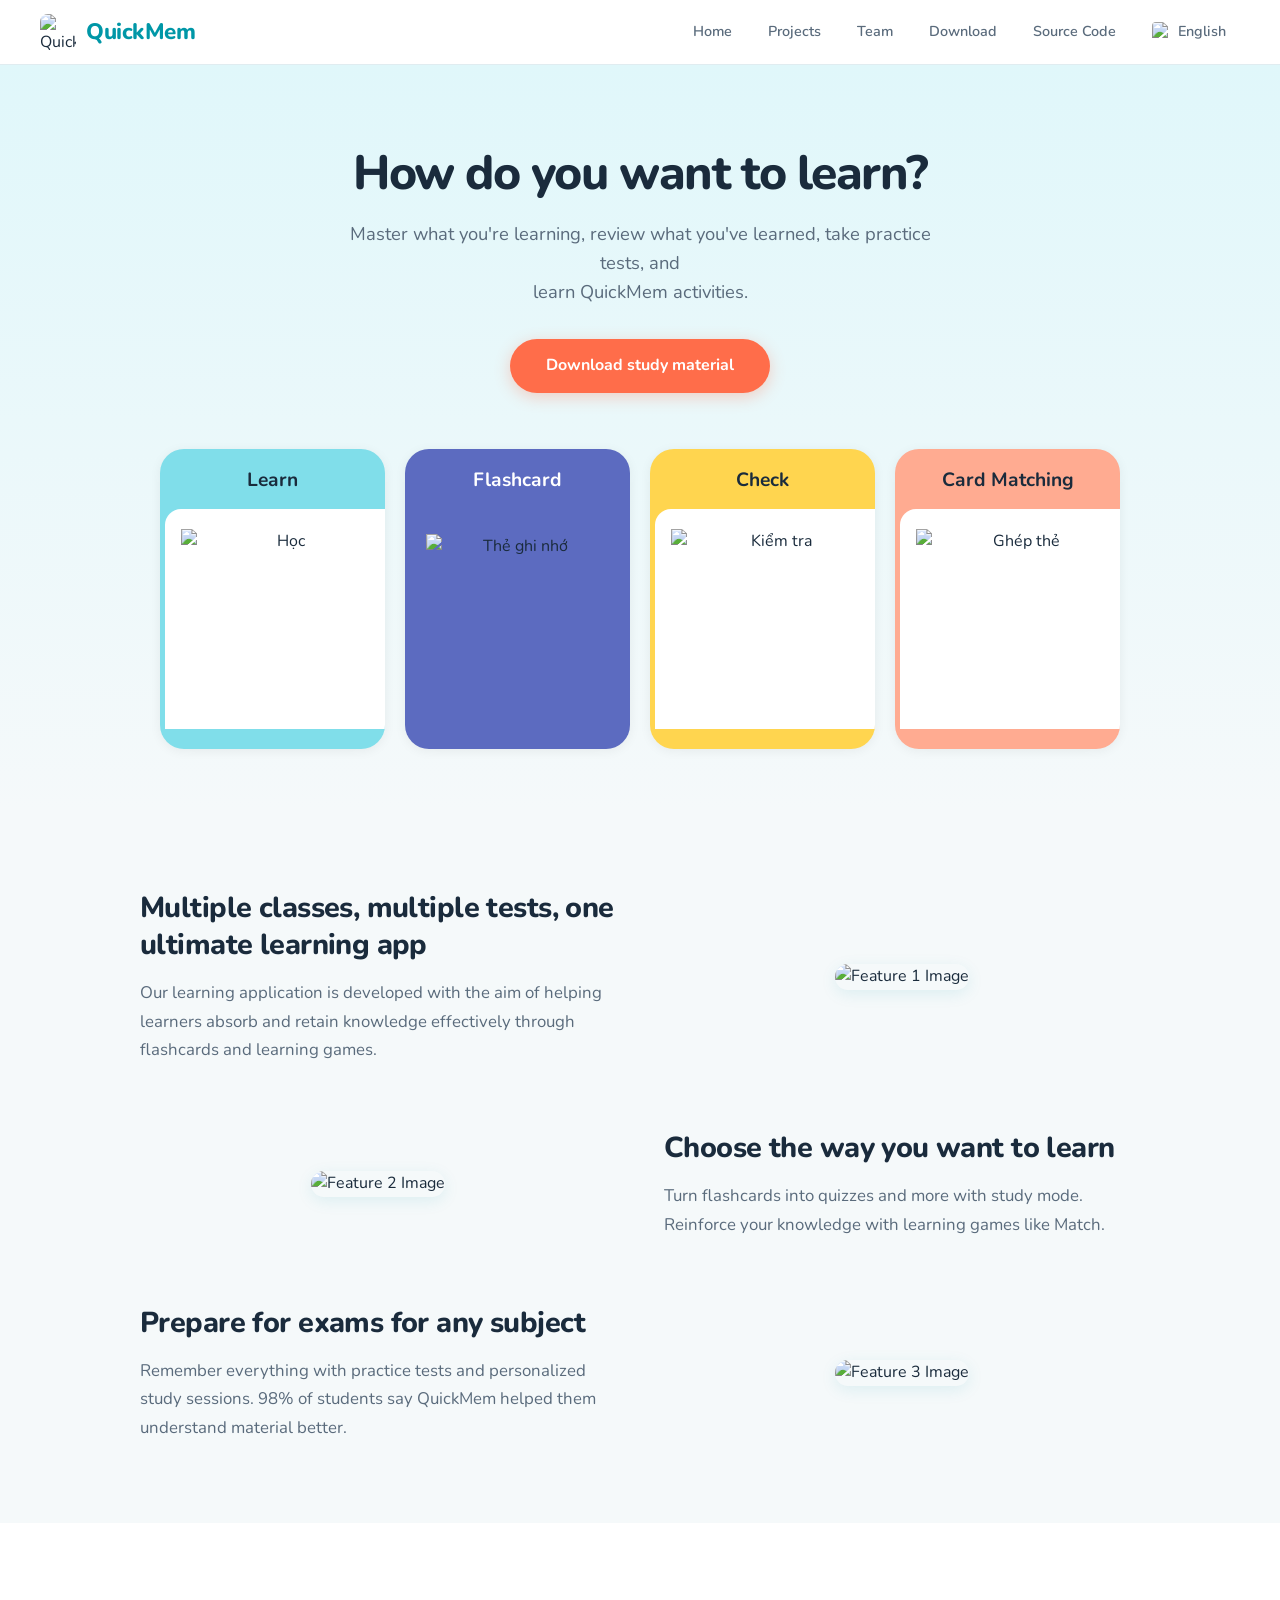
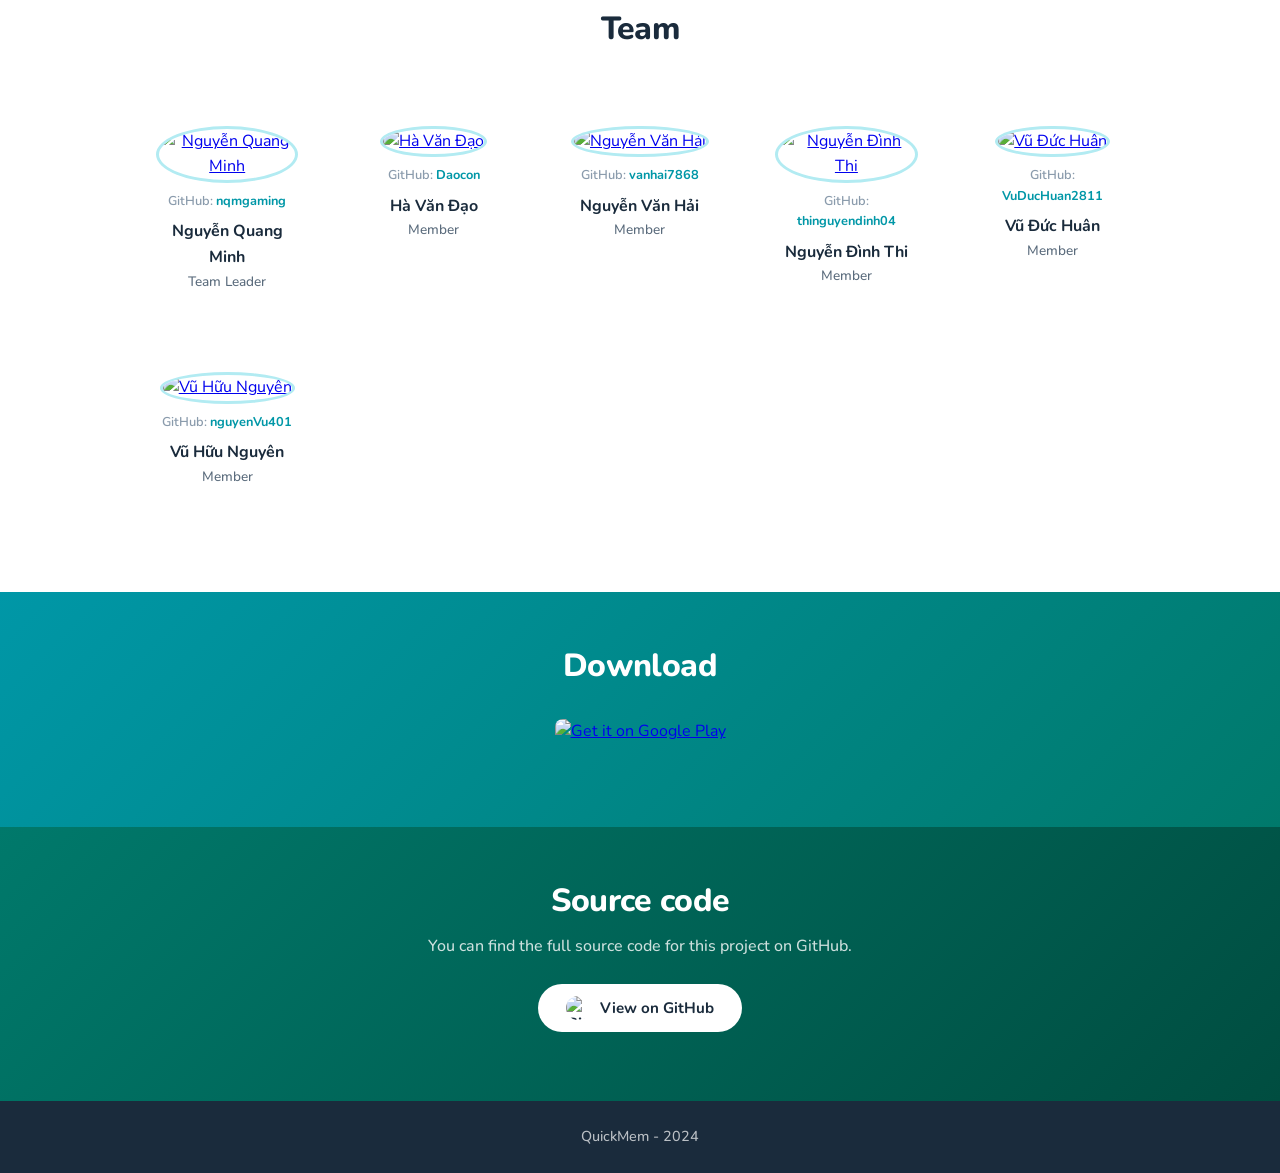
==== index.html @ 2980e1ac "feat: update style index.html" ====
<!DOCTYPE html>
<html lang="en">

<head>
  <meta charset="UTF-8" />
  <meta name="viewport" content="width=device-width, initial-scale=1.0" />
  <meta name="description"
    content="QuickMem - Ứng dụng học tập tối ưu để làm chủ kiến thức với flashcards, bài kiểm tra, và các trò chơi học tập." />
  <meta name="keywords" content="học tập, flashcards, kiểm tra, học online, QuickMem, trò chơi học tập" />
  <meta name="author" content="QuickMem" />
  <title>QuickMem</title>
  <link rel="icon" href="images/logo.png" type="image/png" />
  <link rel="preconnect" href="https://fonts.googleapis.com" />
  <link rel="preconnect" href="https://fonts.gstatic.com" crossorigin />
  <link rel="stylesheet" href="styles.css" />
</head>

<body>
  <!-- Header Section -->
  <header>
    <div class="container">
      <div class="logo">
        <img src="images/logo.png" alt="QuickMem Logo" />
        <span id="logo-text">QuickMem</span>
      </div>
      <button class="menu-toggle" id="menu-toggle" aria-label="Toggle navigation menu">
        <svg width="24" height="24" viewBox="0 0 24 24" fill="none" stroke="currentColor" stroke-width="2"
          stroke-linecap="round" stroke-linejoin="round">
          <line x1="3" y1="6" x2="21" y2="6" class="line-top"></line>
          <line x1="3" y1="12" x2="21" y2="12" class="line-mid"></line>
          <line x1="3" y1="18" x2="21" y2="18" class="line-bot"></line>
        </svg>
      </button>
      <nav id="main-nav">
        <ul>
          <li><a href="#home" id="menu-home">Home</a></li>
          <li><a href="#about" id="menu-about">Projects</a></li>
          <li><a href="#team" id="menu-team">Team</a></li>
          <li><a href="#download" id="menu-download">Download</a></li>
          <li>
            <a href="#source-code" id="menu-source-code">Source Code</a>
          </li>
          <li class="language-dropdown">
            <a href="#" id="language-toggle">
              <img src="images/english.png" alt="English Flag" id="flag-icon" />
              English
            </a>
            <ul class="dropdown-menu">
              <li>
                <a href="#" class="language-option" data-lang="en">
                  <img src="images/english.png" alt="English Flag" /> English
                </a>
              </li>
              <li>
                <a href="#" class="language-option" data-lang="vi">
                  <img src="images/vietnam.png" alt="Vietnamese Flag" />
                  Vietnamese
                </a>
              </li>
            </ul>
          </li>
        </ul>
      </nav>
    </div>
  </header>

  <!-- Home Section (Hero Section) -->
  <section id="home" class="hero">
    <div class="content">
      <h1 id="home-title">How do you want to learn?</h1>
      <p id="home-description">
        Master what you're learning, review what you've learned, take practice
        tests, and<br />learn QuickMem activities.
      </p>
      <a href="#download" class="btn" id="download-button">Download study material</a>

      <div class="feature-cards">
        <div class="feature-card" id="card-1">
          <h3 id="card1-title">Learn</h3>
          <div class="imgcard">
            <img src="images/learn.png" alt="Học" />
          </div>
        </div>
        <div class="feature-card" id="card-2">
          <h3 id="card2-title">Flashcard</h3>
          <img src="images/flashcard.png" alt="Thẻ ghi nhớ" />
        </div>
        <div class="feature-card" id="card-3">
          <h3 id="card3-title">Check</h3>
          <div class="imgcard">
            <img src="images/check.png" alt="Kiểm tra" />
          </div>
        </div>
        <div class="feature-card" id="card-4">
          <h3 id="card4-title">Card Matching</h3>
          <div class="imgcard">
            <img src="images/cart-matching.png" alt="Ghép thẻ" />
          </div>
        </div>
      </div>
    </div>
  </section>

  <!-- About Section -->
  <section id="about" class="about">
    <div class="about-features">
      <!-- First Feature Block -->
      <div class="about-feature">
        <div class="feature-text">
          <h3 id="about-title1">
            Multiple classes, multiple tests, one ultimate learning app
          </h3>
          <p id="about-description1">
            Our learning application is developed with the aim of helping
            learners absorb and retain knowledge effectively through
            flashcards and learning games.
          </p>
        </div>
        <div class="feature-image">
          <img src="images/img1.png" alt="Feature 1 Image" />
        </div>
      </div>

      <div class="about-feature-reverse">
        <div class="feature-text" id="feature-text-tab2">
          <h3 id="about-title2">Choose the way you want to learn</h3>
          <p id="about-description2">
            Turn flashcards into quizzes and more with study mode. Reinforce
            your knowledge with learning games like Match.
          </p>
        </div>
        <div class="feature-image">
          <img src="images/img2.png" alt="Feature 2 Image" />
        </div>
      </div>

      <div class="about-feature">
        <div class="feature-text">
          <h3 id="about-title3">Prepare for exams for any subject</h3>
          <p id="about-description3">
            Remember everything with practice tests and personalized study
            sessions. 98% of students say QuickMem helped them understand
            material better.
          </p>
        </div>
        <div class="feature-image">
          <img src="images/img3.png" alt="Feature 3 Image" />
        </div>
      </div>
    </div>
  </section>

  <!-- Team Section -->
  <section id="team" class="team">
    <h2 id="team-title">Team</h2>
    <div class="team-container">
      <div class="team-member">
        <a href="https://github.com/nqmgaming" target="_blank">
          <!-- Liên kết tới GitHub -->
          <img src="https://avatars.githubusercontent.com/u/94773751?v=4" alt="Nguyễn Quang Minh" />
        </a>
        <h5 class="github-username">
          GitHub:
          <a href="https://github.com/nqmgaming" target="_blank">nqmgaming</a>
        </h5>
        <h3 id="member1">Nguyễn Quang Minh</h3>
        <p>Team Leader</p>
      </div>
      <div class="team-member">
        <a href="https://github.com/Daocon" target="_blank">
          <!-- Liên kết tới GitHub -->
          <img src="https://avatars.githubusercontent.com/u/134820492?v=4" alt="Hà Văn Đạo" />
        </a>
        <h5 class="github-username">
          GitHub:
          <a href="https://github.com/Daocon" target="_blank">Daocon</a>
        </h5>
        <h3 id="member2">Hà Văn Đạo</h3>
        <p>Member</p>
      </div>
      <div class="team-member">
        <a href="https://github.com/vanhai7868" target="_blank">
          <!-- Liên kết tới GitHub -->
          <img src="https://avatars.githubusercontent.com/u/160410558?v=4" alt="Nguyễn Văn Hải" />
        </a>
        <h5 class="github-username">
          GitHub:
          <a href="https://github.com/vanhai7868" target="_blank">vanhai7868</a>
        </h5>
        <h3 id="member3">Nguyễn Văn Hải</h3>
        <p>Member</p>
      </div>
      <div class="team-member">
        <a href="https://github.com/thinguyendinh04" target="_blank">
          <!-- Liên kết tới GitHub -->
          <img src="https://avatars.githubusercontent.com/u/146194661?v=4" alt="Nguyễn Đình Thi" />
        </a>
        <h5 class="github-username">
          GitHub:
          <a href="https://github.com/thinguyendinh04" target="_blank">thinguyendinh04</a>
        </h5>
        <h3 id="member4">Nguyễn Đình Thi</h3>
        <p>Member</p>
      </div>
      <div class="team-member">
        <a href="https://github.com/VuDucHuan2811" target="_blank">
          <!-- Liên kết tới GitHub -->
          <img src="https://avatars.githubusercontent.com/u/130039564?v=4" alt="Vũ Đức Huân" />
        </a>
        <h5 class="github-username">
          GitHub:
          <a href="https://github.com/VuDucHuan2811" target="_blank">VuDucHuan2811</a>
        </h5>
        <h3 id="member5">Vũ Đức Huân</h3>
        <p>Member</p>
      </div>
      <div class="team-member">
        <a href="https://github.com/nguyenVu401" target="_blank">
          <!-- Liên kết tới GitHub -->
          <img src="https://avatars.githubusercontent.com/u/125819579?v=4" alt="Vũ Hữu Nguyên" />
        </a>
        <h5 class="github-username">
          GitHub:
          <a href="https://github.com/nguyenVu401" target="_blank">nguyenVu401</a>
        </h5>
        <h3 id="member6">Vũ Hữu Nguyên</h3>
        <p>Member</p>
      </div>
    </div>
  </section>

  <!-- Download Section -->
  <section id="download" class="download">
    <h2 id="download-title">Download</h2>
    <div class="download-buttons">
      <a href="https://play.google.com/store/apps/details?id=com.pwhs.quickmem" class="btn download-btn google-play">
        <img src="https://upload.wikimedia.org/wikipedia/commons/7/78/Google_Play_Store_badge_EN.svg"
          alt="Get it on Google Play" />
      </a>
    </div>
  </section>

  <!-- Source Code Section -->
  <section id="source-code" class="source-code">
    <h2 id="source-code-title">Source code</h2>
    <p id="source-code-description">
      You can find the full source code for this project on GitHub.
    </p>
    <a href="https://github.com/pass-with-high-score/quick_mem" class="btn github-logo">
      <img src="https://github.githubassets.com/images/modules/logos_page/GitHub-Mark.png" alt="GitHub Logo" />
      <span>View on GitHub</span>
    </a>
  </section>

  <!-- Footer -->
  <footer>
    <p id="footer-text">QuickMem - 2024</p>
  </footer>

  <!-- JavaScript files -->
  <script src="js/scripts.js"></script>
  <script src="language-switcher.js"></script>
</body>

</html>
---- styles.css ----
/* ============================================
   QuickMem Design System
   Based on app's teal/cyan visual identity
   ============================================ */

@import url('https://fonts.googleapis.com/css2?family=Nunito:wght@400;500;600;700;800&display=swap');

:root {
  /* Brand Colors */
  --primary: #0097A7;
  --primary-light: #B2EBF2;
  --primary-lighter: #E0F7FA;
  --primary-dark: #00796B;
  --accent: #FF6D4A;
  --accent-hover: #E85A38;

  /* Neutral Colors */
  --bg: #F5F9FA;
  --card-bg: #FFFFFF;
  --text: #1A2B3C;
  --text-muted: #5A6B7C;
  --text-light: #8A9BAC;
  --border: #E0ECF0;

  /* Feature Card Colors (from app) */
  --card-learn: #80DEEA;
  --card-flashcard: #5C6BC0;
  --card-check: #FFD54F;
  --card-match: #FFAB91;

  /* Spacing */
  --radius-sm: 8px;
  --radius-md: 12px;
  --radius-lg: 16px;
  --radius-xl: 24px;
  --radius-full: 9999px;

  /* Shadows */
  --shadow-sm: 0 2px 8px rgba(0, 151, 167, 0.08);
  --shadow-md: 0 4px 16px rgba(0, 151, 167, 0.1);
  --shadow-lg: 0 8px 32px rgba(0, 151, 167, 0.12);
  --shadow-card: 0 2px 12px rgba(0, 0, 0, 0.06);
}

/* ============================================
   Reset & Base
   ============================================ */
* {
  margin: 0;
  padding: 0;
  box-sizing: border-box;
}

html {
  scroll-behavior: smooth;
}

body {
  font-family: 'Nunito', -apple-system, BlinkMacSystemFont, 'Segoe UI', sans-serif;
  color: var(--text);
  line-height: 1.6;
  background-color: var(--bg);
  -webkit-font-smoothing: antialiased;
}

@media (prefers-reduced-motion: reduce) {

  *,
  *::before,
  *::after {
    animation-duration: 0.01ms !important;
    transition-duration: 0.01ms !important;
  }

  html {
    scroll-behavior: auto;
  }
}

/* ============================================
   Header
   ============================================ */
header {
  background-color: rgba(255, 255, 255, 0.95);
  backdrop-filter: blur(12px);
  -webkit-backdrop-filter: blur(12px);
  padding: 0 24px;
  border-bottom: 1px solid var(--border);
  position: sticky;
  top: 0;
  z-index: 100;
}

.container {
  display: flex;
  justify-content: space-between;
  align-items: center;
  max-width: 1200px;
  margin: 0 auto;
  height: 64px;
}

.logo {
  display: flex;
  align-items: center;
  gap: 10px;
  text-decoration: none;
}

.logo img {
  width: 36px;
  height: 36px;
  border-radius: var(--radius-sm);
}

.logo span {
  font-size: 1.4rem;
  font-weight: 800;
  color: var(--primary);
  letter-spacing: -0.02em;
}

nav {
  padding: 0;
}

nav ul {
  display: flex;
  list-style: none;
  align-items: center;
  gap: 8px;
}

nav ul li {
  margin: 0;
}

nav ul li a {
  color: var(--text-muted);
  text-decoration: none;
  font-weight: 600;
  font-size: 0.9rem;
  padding: 8px 14px;
  border-radius: var(--radius-full);
  transition: all 0.2s ease-out;
}

nav ul li a:hover,
nav ul li a:focus {
  color: var(--primary);
  background-color: var(--primary-lighter);
}

/* ============================================
   Hero Section
   ============================================ */
.hero {
  background: linear-gradient(180deg, var(--primary-lighter) 0%, var(--bg) 100%);
  padding: 80px 24px 60px;
  text-align: center;
  overflow: hidden;
}

.hero .content {
  max-width: 1200px;
  margin: 0 auto;
}

.hero h1 {
  font-size: 3rem;
  font-weight: 800;
  margin-bottom: 16px;
  color: var(--text);
  letter-spacing: -0.03em;
  line-height: 1.2;
}

.hero p {
  font-size: 1.15rem;
  margin-bottom: 32px;
  line-height: 1.6;
  color: var(--text-muted);
  max-width: 600px;
  margin-left: auto;
  margin-right: auto;
}

.hero .btn {
  display: inline-block;
  background: var(--accent);
  color: white;
  padding: 14px 36px;
  font-size: 1rem;
  font-weight: 700;
  border-radius: var(--radius-full);
  text-decoration: none;
  transition: all 0.2s ease-out;
  box-shadow: 0 4px 16px rgba(255, 109, 74, 0.3);
  font-family: inherit;
  cursor: pointer;
}

.hero .btn:hover,
.hero .btn:focus {
  background: var(--accent-hover);
  transform: translateY(-2px);
  box-shadow: 0 6px 24px rgba(255, 109, 74, 0.4);
}

/* ============================================
   Feature Cards
   ============================================ */
.feature-cards {
  display: grid;
  grid-template-columns: repeat(4, 1fr);
  gap: 20px;
  margin-top: 56px;
  max-width: 1000px;
  margin-left: auto;
  margin-right: auto;
  padding: 0 20px;
}

.feature-card {
  border-radius: var(--radius-xl);
  height: 300px;
  box-shadow: var(--shadow-card);
  text-align: center;
  transition: transform 0.2s ease-out, box-shadow 0.2s ease-out;
  display: flex;
  flex-direction: column;
  justify-content: space-between;
  overflow: hidden;
  cursor: pointer;
}

.feature-card:hover {
  transform: translateY(-8px);
  box-shadow: var(--shadow-lg);
}

.feature-card h3 {
  font-size: 1.2rem;
  font-weight: 700;
  margin: 0;
  padding: 16px 16px 8px;
  color: var(--text);
}

.feature-card img {
  width: 80px;
  margin-bottom: 20px;
}

.feature-card .imgcard {
  flex: 1;
  display: flex;
  align-items: flex-end;
  justify-content: flex-end;
}

.imgcard img {
  border-radius: var(--radius-lg) 0 var(--radius-xl) 0;
}

/* Card Colors */
#card-1 {
  background-color: var(--card-learn);
}

#card-1 img {
  width: 220px;
  height: 220px;
  background-color: #fff;
  padding: 20px 0 0 16px;
  border-radius: var(--radius-lg) 0 0 0;
}

#card-2 {
  background-color: var(--card-flashcard);
}

#card-2 h3 {
  color: #fff;
}

#card-2 img {
  width: 200px;
  height: 200px;
  padding: 8px;
  margin: auto;
}

#card-3 {
  background-color: var(--card-check);
}

#card-3 img {
  width: 220px;
  height: 220px;
  background-color: #fff;
  padding: 20px 0 0 16px;
  border-radius: var(--radius-lg) 0 0 0;
}

#card-4 {
  background-color: var(--card-match);
}

#card-4 img {
  width: 220px;
  height: 220px;
  background-color: #fff;
  padding: 20px 0 0 16px;
  border-radius: var(--radius-lg) 0 0 0;
}

/* ============================================
   About Section
   ============================================ */
.about {
  padding: 80px 24px;
}

.about-features {
  display: flex;
  flex-direction: column;
  max-width: 1000px;
  margin: 0 auto;
  gap: 64px;
}

.about-feature {
  display: flex;
  align-items: center;
  gap: 48px;
}

.about-feature-reverse {
  display: flex;
  flex-direction: row-reverse;
  align-items: center;
  gap: 48px;
}

.feature-text {
  flex: 1;
  padding: 0;
}

#feature-text-tab2 {
  padding: 0;
}

.feature-text h3 {
  font-size: 1.8rem;
  font-weight: 800;
  color: var(--text);
  margin-bottom: 16px;
  letter-spacing: -0.02em;
  line-height: 1.3;
}

.feature-text p {
  font-size: 1.05rem;
  color: var(--text-muted);
  line-height: 1.7;
}

.feature-image {
  flex: 1;
  text-align: center;
}

.feature-image img {
  max-width: 100%;
  height: auto;
  border-radius: var(--radius-lg);
  box-shadow: var(--shadow-md);
}

/* ============================================
   Team Section
   ============================================ */
.team {
  padding: 80px 24px;
  text-align: center;
  background-color: var(--card-bg);
}

.team h2 {
  font-size: 2rem;
  font-weight: 800;
  margin-bottom: 48px;
  color: var(--text);
  letter-spacing: -0.02em;
}

.team-container {
  display: grid;
  grid-template-columns: repeat(auto-fit, minmax(160px, 1fr));
  gap: 32px;
  max-width: 1000px;
  margin: 0 auto;
}

.team-member {
  text-align: center;
  padding: 24px 16px;
  border-radius: var(--radius-lg);
  transition: all 0.2s ease-out;
}

.team-member:hover {
  background-color: var(--primary-lighter);
}

.team-member img {
  width: 100px;
  height: 100px;
  border-radius: 50%;
  border: 3px solid var(--primary-light);
  transition: all 0.2s ease-out;
  object-fit: cover;
}

.team-member:hover img {
  border-color: var(--primary);
  transform: scale(1.05);
}

.team-member h3 {
  font-size: 1rem;
  margin-top: 8px;
  color: var(--text);
  font-weight: 700;
}

.team-member p {
  font-size: 0.85rem;
  color: var(--text-muted);
  font-weight: 500;
}

.github-username {
  font-size: 0.8rem;
  color: var(--text-light);
  margin-top: 8px;
  margin-bottom: 4px;
  font-weight: 600;
}

.github-username a,
.team-member h3 a {
  color: var(--primary);
  text-decoration: none;
  font-weight: 700;
}

.github-username a:hover,
.team-member h3 a:hover {
  text-decoration: underline;
  color: var(--primary-dark);
}

/* ============================================
   Download Section
   ============================================ */
.download {
  text-align: center;
  padding: 48px 24px;
  background: linear-gradient(135deg, var(--primary) 0%, var(--primary-dark) 100%);
}

.download h2 {
  font-size: 2rem;
  font-weight: 800;
  color: #fff;
  margin-bottom: 24px;
  letter-spacing: -0.02em;
}

.download-buttons {
  display: flex;
  justify-content: center;
  gap: 20px;
}

.download-btn {
  display: inline-flex;
  align-items: center;
  justify-content: center;
  text-align: center;
  padding: 4px;
  border-radius: var(--radius-md);
  transition: all 0.2s ease-out;
  cursor: pointer;
}

.download-btn:hover {
  transform: translateY(-3px);
  box-shadow: 0 8px 24px rgba(0, 0, 0, 0.2);
}

.google-play img,
.app-store img {
  height: 56px;
  width: auto;
  border-radius: var(--radius-sm);
}

/* ============================================
   Source Code Section
   ============================================ */
.source-code {
  text-align: center;
  padding: 48px 24px 64px;
  background: linear-gradient(135deg, var(--primary-dark) 0%, #004D40 100%);
}

.source-code h2 {
  font-size: 2rem;
  font-weight: 800;
  margin-bottom: 8px;
  color: #fff;
  letter-spacing: -0.02em;
}

.source-code p {
  margin-bottom: 24px;
  color: rgba(255, 255, 255, 0.8);
  font-weight: 500;
}

.github-logo {
  display: inline-flex;
  align-items: center;
  justify-content: center;
  background-color: #fff;
  color: var(--text);
  padding: 12px 28px;
  text-decoration: none;
  border-radius: var(--radius-full);
  font-weight: 700;
  transition: all 0.2s ease-out;
  gap: 10px;
  cursor: pointer;
}

.github-logo img {
  width: 24px;
  height: 24px;
  border-radius: 50%;
}

.github-logo span {
  font-size: 0.95rem;
  font-weight: 700;
}

.github-logo:hover {
  background-color: var(--text);
  color: #fff;
  transform: translateY(-2px);
  box-shadow: 0 4px 16px rgba(0, 0, 0, 0.15);
}

/* ============================================
   Footer
   ============================================ */
footer {
  background-color: var(--text);
  color: rgba(255, 255, 255, 0.7);
  padding: 24px;
  text-align: center;
  font-size: 0.9rem;
  font-weight: 500;
}

/* ============================================
   Language Dropdown
   ============================================ */
.language-dropdown {
  position: relative;
}

.language-dropdown a {
  display: flex;
  align-items: center;
  cursor: pointer;
  gap: 6px;
}

.language-dropdown img {
  width: 20px;
  height: 20px;
  border-radius: 4px;
}

.dropdown-menu {
  position: absolute;
  top: calc(100% + 8px);
  right: 0;
  display: none;
  background-color: var(--card-bg);
  border: 1px solid var(--border);
  border-radius: var(--radius-md);
  list-style: none;
  padding: 8px 0;
  box-shadow: var(--shadow-lg);
  z-index: 1000;
  min-width: 160px;
}

.dropdown-menu li {
  padding: 0;
}

.dropdown-menu li a {
  display: flex;
  align-items: center;
  text-decoration: none;
  color: var(--text);
  padding: 10px 16px;
  gap: 8px;
  font-size: 0.9rem;
  border-radius: 0;
}

.dropdown-menu li a:hover {
  background-color: var(--primary-lighter);
  color: var(--primary);
}

.dropdown-menu li img {
  width: 20px;
  height: 20px;
  margin: 0;
}

.language-dropdown:hover .dropdown-menu {
  display: block;
}

/* ============================================
   Hamburger Menu Button
   ============================================ */
.menu-toggle {
  display: none;
  background: none;
  border: none;
  cursor: pointer;
  padding: 8px;
  color: var(--text);
  border-radius: var(--radius-sm);
  transition: background-color 0.2s ease;
  z-index: 101;
  -webkit-tap-highlight-color: transparent;
}

.menu-toggle:hover {
  background-color: var(--primary-lighter);
}

.menu-toggle svg line {
  transition: all 0.3s ease;
  transform-origin: center;
}

.menu-toggle.active .line-top {
  transform: translateY(6px) rotate(45deg);
}

.menu-toggle.active .line-mid {
  opacity: 0;
}

.menu-toggle.active .line-bot {
  transform: translateY(-6px) rotate(-45deg);
}

/* ============================================
   Responsive Design
   ============================================ */

/* --- Tablet landscape --- */
@media (max-width: 1024px) {
  .hero h1 {
    font-size: 2.4rem;
  }

  .feature-cards {
    grid-template-columns: repeat(2, 1fr);
    max-width: 500px;
  }

  .about-feature,
  .about-feature-reverse {
    flex-direction: column;
    gap: 24px;
  }

  .feature-text,
  .feature-image {
    width: 100%;
  }
}

/* --- Tablet portrait & mobile --- */
@media (max-width: 768px) {

  /* Show hamburger */
  .menu-toggle {
    display: flex;
    align-items: center;
    justify-content: center;
  }

  /* Header layout */
  header {
    padding: 0 16px;
  }

  .container {
    height: 56px;
    position: relative;
  }

  /* Mobile nav - dropdown */
  nav {
    position: absolute;
    top: 100%;
    left: 0;
    right: 0;
    background: rgba(255, 255, 255, 0.98);
    backdrop-filter: blur(16px);
    -webkit-backdrop-filter: blur(16px);
    border-bottom: 1px solid var(--border);
    box-shadow: var(--shadow-md);
    padding: 8px 16px 16px;
    opacity: 0;
    visibility: hidden;
    transform: translateY(-8px);
    transition: all 0.3s ease;
    z-index: 99;
  }

  nav.nav-open {
    opacity: 1;
    visibility: visible;
    transform: translateY(0);
  }

  nav ul {
    flex-direction: column;
    gap: 2px;
    width: 100%;
  }

  nav ul li {
    width: 100%;
  }

  nav ul li a {
    display: block;
    width: 100%;
    font-size: 0.95rem;
    padding: 12px 16px;
    border-radius: var(--radius-md);
    min-height: 44px;
    display: flex;
    align-items: center;
  }

  nav ul li a:hover,
  nav ul li a:focus {
    background-color: var(--primary-lighter);
  }

  /* Language dropdown mobile */
  .language-dropdown {
    border-top: 1px solid var(--border);
    margin-top: 4px;
    padding-top: 8px;
  }

  .dropdown-menu {
    position: static;
    display: none;
    box-shadow: none;
    border: none;
    background: var(--primary-lighter);
    border-radius: var(--radius-md);
    margin-top: 4px;
  }

  .language-dropdown:hover .dropdown-menu,
  .language-dropdown.active .dropdown-menu {
    display: block;
  }

  /* Hero */
  .hero {
    padding: 48px 20px 40px;
  }

  .hero h1 {
    font-size: 2rem;
  }

  .hero p {
    font-size: 1rem;

    br {
      display: none;
    }
  }

  .hero .btn {
    padding: 12px 28px;
    font-size: 0.95rem;
    min-height: 44px;
  }

  /* Feature cards */
  .feature-cards {
    grid-template-columns: repeat(2, 1fr);
    gap: 12px;
    max-width: 400px;
  }

  .feature-card {
    height: 220px;
  }

  .feature-card h3 {
    font-size: 1rem;
    padding: 12px 12px 4px;
  }

  #card-1 img,
  #card-3 img,
  #card-4 img {
    width: 160px;
    height: 160px;
  }

  #card-2 img {
    width: 140px;
    height: 140px;
  }

  /* About */
  .about {
    padding: 48px 20px;
  }

  .about-features {
    gap: 40px;
  }

  .feature-text h3 {
    font-size: 1.4rem;
  }

  .feature-text p {
    font-size: 0.95rem;
  }

  /* Team */
  .team {
    padding: 48px 20px;
  }

  .team h2 {
    font-size: 1.6rem;
    margin-bottom: 32px;
  }

  .team-container {
    grid-template-columns: repeat(3, 1fr);
    gap: 16px;
  }

  .team-member {
    padding: 16px 8px;
  }

  .team-member img {
    width: 72px;
    height: 72px;
  }

  .team-member h3 {
    font-size: 0.9rem;
  }

  .github-username {
    font-size: 0.72rem;
  }

  /* Download & Source */
  .download {
    padding: 40px 20px;
  }

  .source-code {
    padding: 40px 20px 48px;
  }
}

/* --- Mobile --- */
@media (max-width: 480px) {
  .hero {
    padding: 36px 16px 32px;
  }

  .hero h1 {
    font-size: 1.6rem;
  }

  .hero p {
    font-size: 0.9rem;
    margin-bottom: 24px;
  }

  .hero .btn {
    padding: 12px 24px;
    font-size: 0.9rem;
    width: 100%;
    max-width: 280px;
    justify-content: center;
    text-align: center;
  }

  .feature-cards {
    grid-template-columns: repeat(2, 1fr);
    max-width: 320px;
    margin-top: 36px;
  }

  .feature-card {
    height: 170px;
  }

  .feature-card h3 {
    font-size: 0.9rem;
    padding: 10px 10px 4px;
  }

  #card-1 img,
  #card-3 img,
  #card-4 img {
    width: 115px;
    height: 115px;
  }

  #card-2 img {
    width: 105px;
    height: 105px;
  }

  /* About */
  .about {
    padding: 36px 16px;
  }

  .about-features {
    gap: 32px;
  }

  .feature-text h3 {
    font-size: 1.25rem;
  }

  .feature-image img {
    border-radius: var(--radius-md);
  }

  /* Team */
  .team {
    padding: 36px 16px;
  }

  .team h2 {
    font-size: 1.4rem;
    margin-bottom: 24px;
  }

  .team-container {
    grid-template-columns: repeat(2, 1fr);
    gap: 12px;
  }

  .team-member img {
    width: 64px;
    height: 64px;
  }

  .team-member h3 {
    font-size: 0.85rem;
  }

  .team-member p {
    font-size: 0.78rem;
  }

  .github-username {
    font-size: 0.68rem;
  }

  /* Download & Source */
  .download h2,
  .source-code h2 {
    font-size: 1.5rem;
  }

  .source-code p {
    font-size: 0.9rem;
  }

  .github-logo {
    padding: 10px 24px;
  }

  .google-play img,
  .app-store img {
    height: 48px;
  }

  footer {
    font-size: 0.8rem;
    padding: 20px 16px;
  }
}

/* --- Small mobile --- */
@media (max-width: 360px) {
  .logo span {
    font-size: 1.2rem;
  }

  .hero h1 {
    font-size: 1.4rem;
  }

  .feature-cards {
    max-width: 280px;
    gap: 8px;
  }

  .feature-card {
    height: 150px;
  }

  #card-1 img,
  #card-3 img,
  #card-4 img {
    width: 100px;
    height: 100px;
  }

  #card-2 img {
    width: 90px;
    height: 90px;
  }

  .team-container {
    grid-template-columns: repeat(2, 1fr);
    gap: 8px;
  }

  .team-member img {
    width: 56px;
    height: 56px;
  }
}
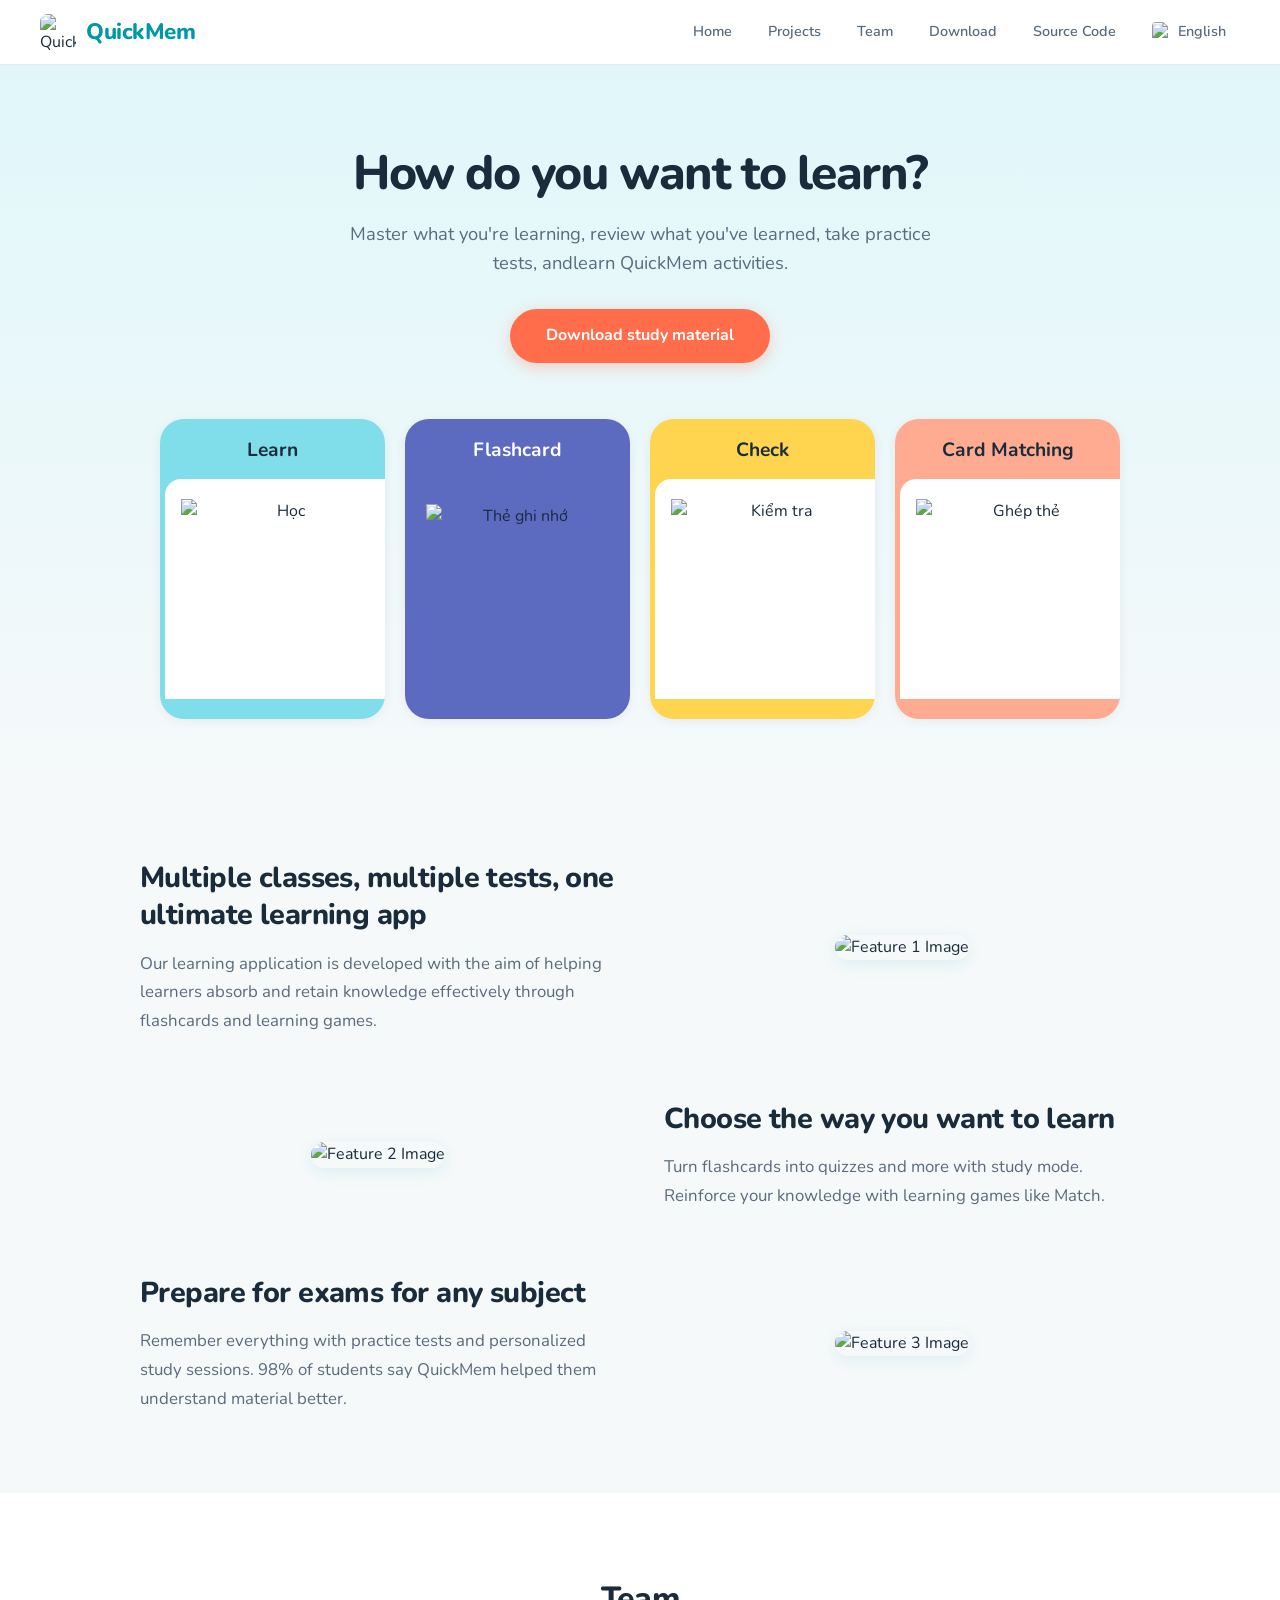
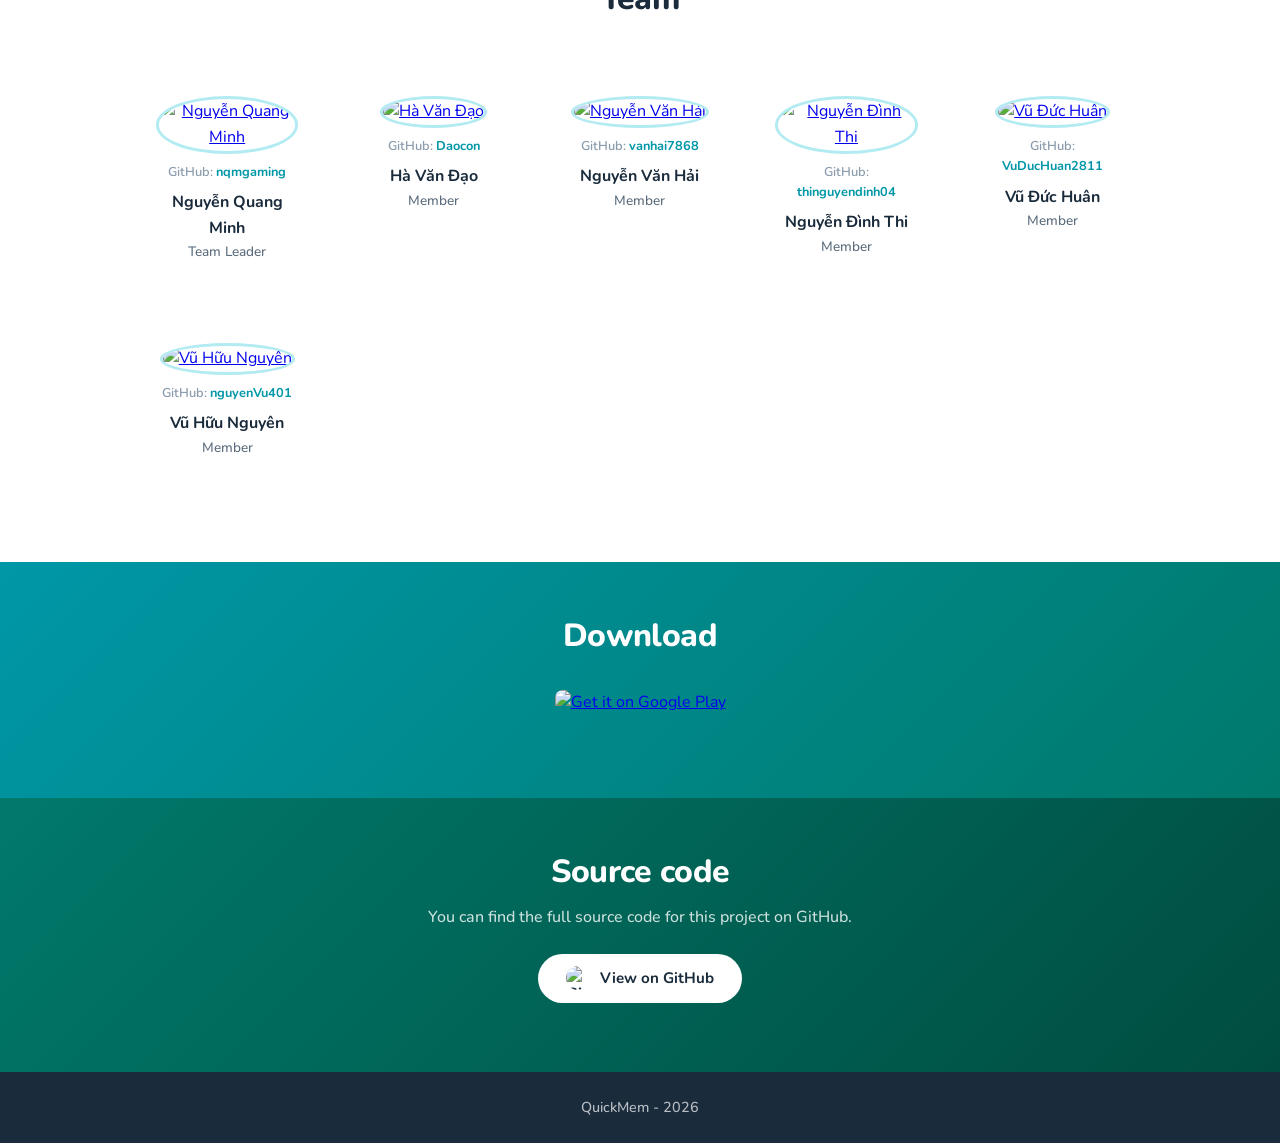
==== commit 3ae786aa: "feat: update style service and policy" ====
--- a/index.html
+++ b/index.html
@@ -254,7 +254,7 @@
 
   <!-- Footer -->
   <footer>
-    <p id="footer-text">QuickMem - 2024</p>
+    <p id="footer-text">QuickMem - 2026</p>
   </footer>
 
   <!-- JavaScript files -->
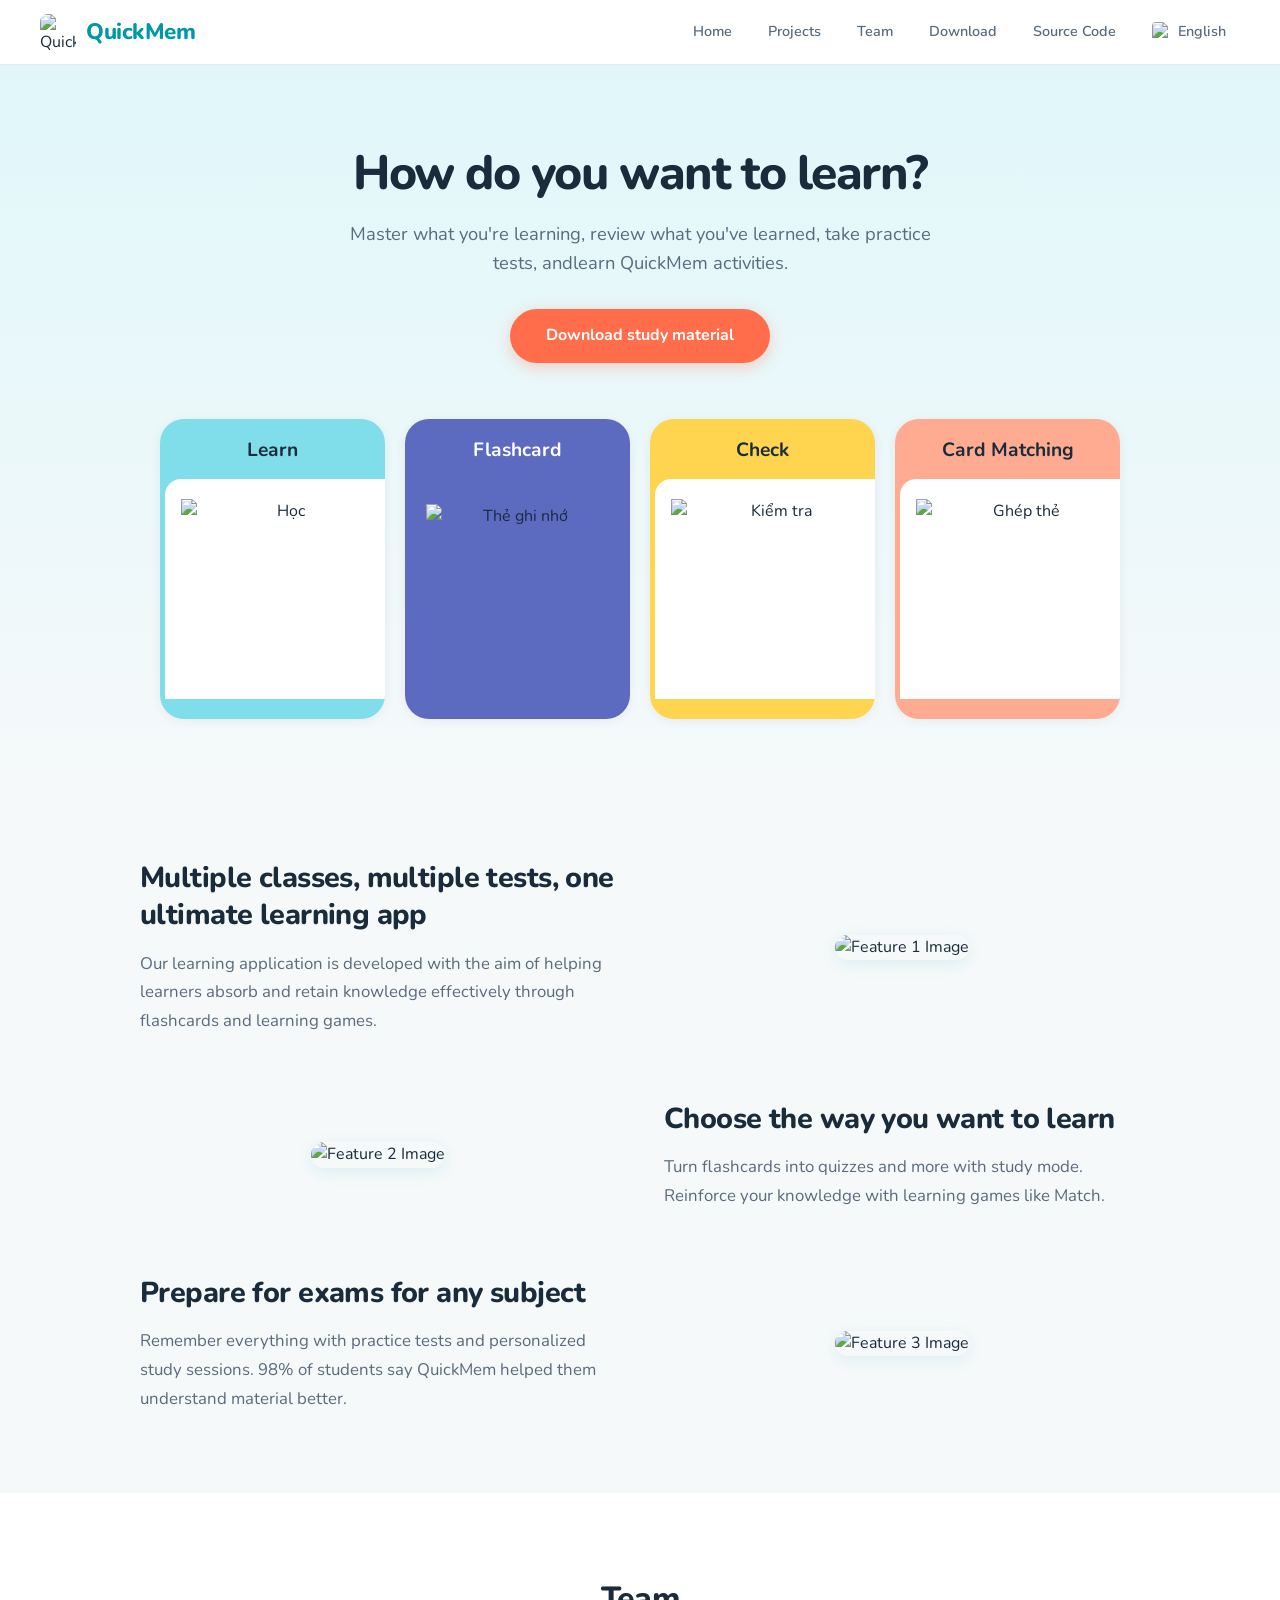
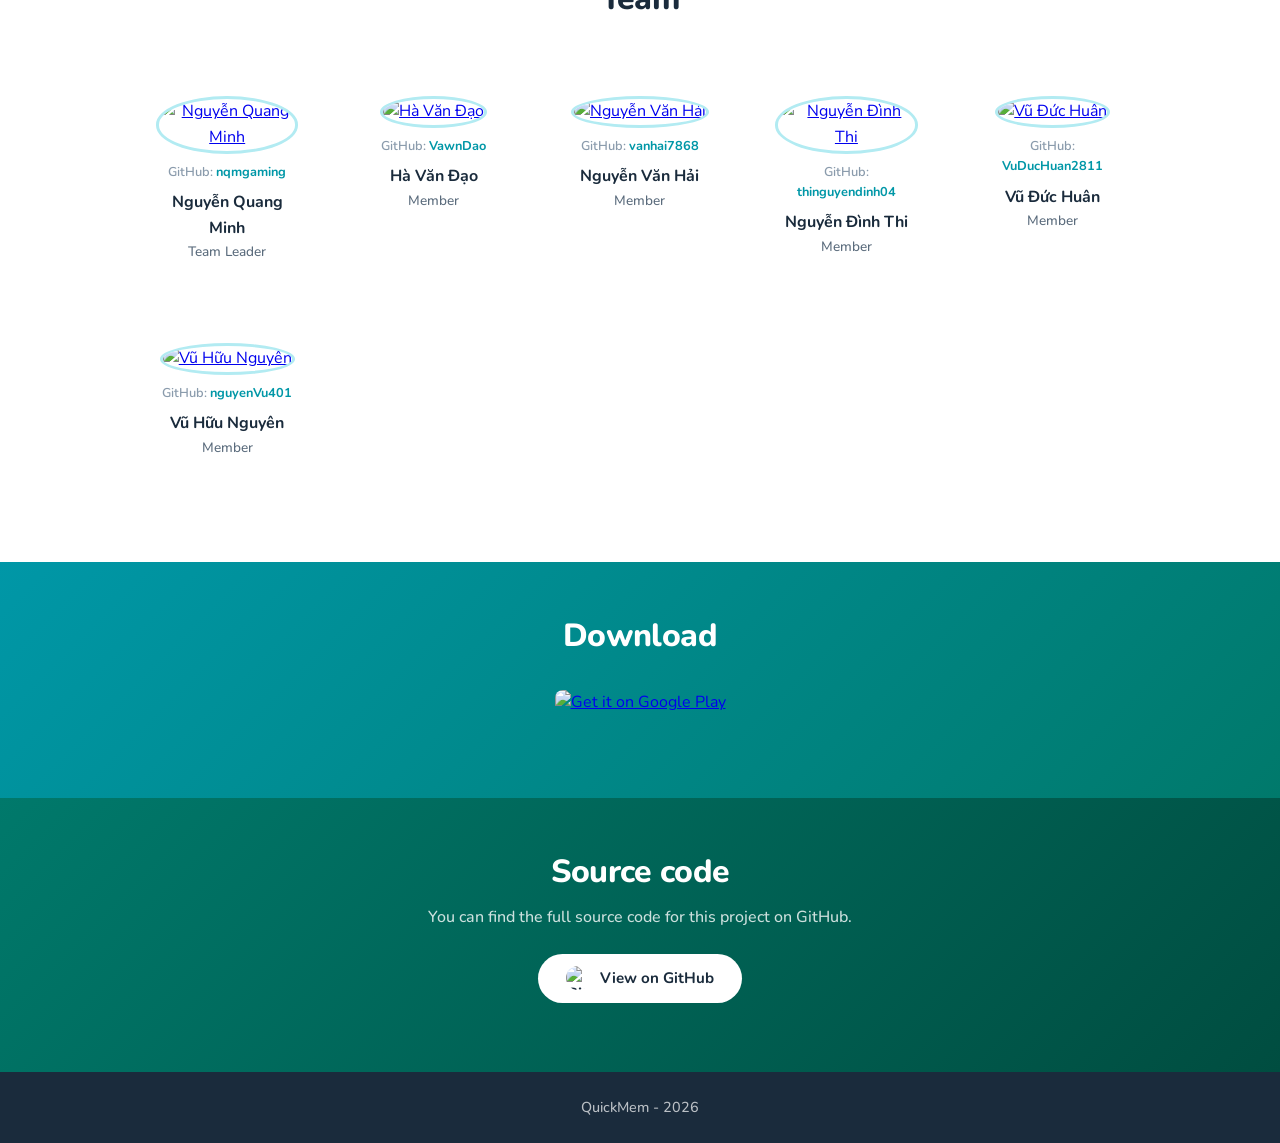
==== commit 374e4bc9: "feat: update github VawnDao" ====
--- a/index.html
+++ b/index.html
@@ -167,13 +167,13 @@
         <p>Team Leader</p>
       </div>
       <div class="team-member">
-        <a href="https://github.com/Daocon" target="_blank">
+        <a href="https://github.com/VawnDao" target="_blank">
           <!-- Liên kết tới GitHub -->
           <img src="https://avatars.githubusercontent.com/u/134820492?v=4" alt="Hà Văn Đạo" />
         </a>
         <h5 class="github-username">
           GitHub:
-          <a href="https://github.com/Daocon" target="_blank">Daocon</a>
+          <a href="https://github.com/VawnDao" target="_blank">VawnDao</a>
         </h5>
         <h3 id="member2">Hà Văn Đạo</h3>
         <p>Member</p>
